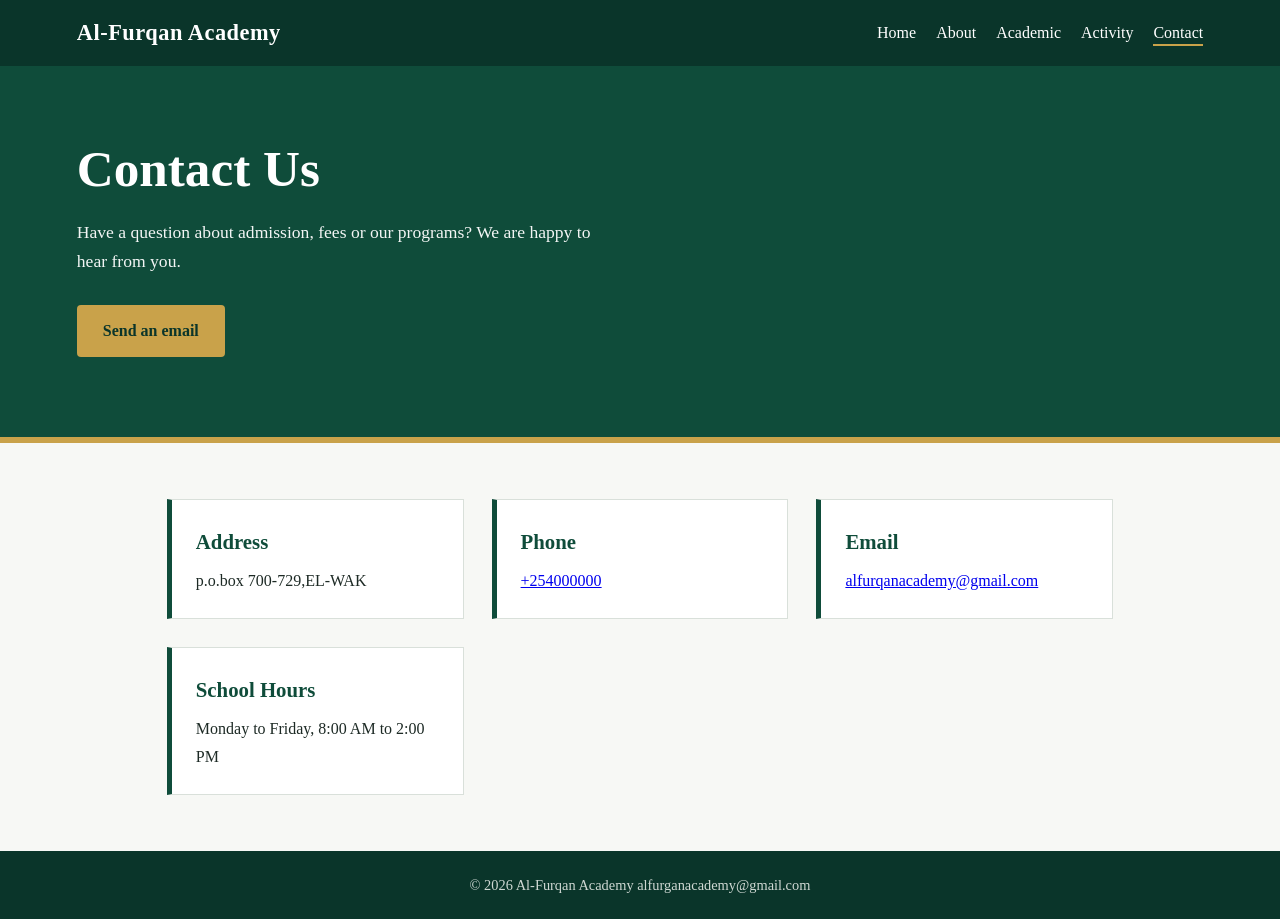
==== contact.html @ 6dccb244 "Add files via upload" ====
<!DOCTYPE html>
<html lang="en">
<head>
<meta charset="UTF-8">
<meta name="viewport" content="width=device-width, initial-scale=1">
<title>Contact | Al-Furqan Academy</title>
<link rel="stylesheet" href="style.css">
</head>
<body>

<header>
  <div class="brand">Al-Furqan Academy</div>
  <nav aria-label="Main">
    <ul>
      <li><a href="index.html">Home</a></li>
      <li><a href="about.html">About</a></li>
      <li><a href="academic.html">Academic</a></li>
      <li><a href="activity.html">Activity</a></li>
      <li><a class="active" href="contact.html">Contact</a></li>
    </ul>
  </nav>
</header>

<section class="hero">
  <h1>Contact Us</h1>
  <p>Have a question about admission, fees or our programs? We are happy to hear from you.</p>
  <a class="btn" href="mailto:info@example.com">Send an email</a>
</section>

<main>
  <div class="two-col">
    <section class="panel">
      <h2>Address</h2>
      <p>p.o.box 700-729,EL-WAK </p>
    </section>
    <section class="panel">
      <h2>Phone</h2>
      <p><a href="tel:+254000000">+254000000</a></p>
    </section>
    <section class="panel">
      <h2>Email</h2>
      <p><a href="alfurqanacademy@gmail.com">alfurqanacademy@gmail.com</a></p>
    </section>
    <section class="panel">
      <h2>School Hours</h2>
      <p>Monday to Friday, 8:00 AM to 2:00 PM</p>
    </section>
  </div>
</main>

<footer>© 2026 Al-Furqan Academy  alfurganacademy@gmail.com</footer>

</body>
</html>
---- style.css ----
:root {
    --green: #0f4c3a;
    --green-dark: #0a352a;
    --gold: #c9a24a;
    --paper: #f7f8f5;
    --ink: #1d2a25;
    --line: #d9e0da;
  }
  * { box-sizing: border-box; margin: 0; padding: 0; }
  body {
    font-family: Georgia, "Times New Roman", serif;
    color: var(--ink);
    background: var(--paper);
    line-height: 1.7;
  }
  header {
    background: var(--green-dark);
    color: #fff;
    display: flex;
    flex-wrap: wrap;
    align-items: center;
    justify-content: space-between;
    gap: 12px;
    padding: 14px 6vw;
  }
  .brand { font-size: 1.4rem; font-weight: bold; letter-spacing: .5px; }
  nav ul { list-style: none; display: flex; flex-wrap: wrap; gap: 20px; }
  nav a { color: #fff; text-decoration: none; padding-bottom: 3px; border-bottom: 2px solid transparent; }
  nav a:hover, nav a.active { border-bottom-color: var(--gold); }
  .hero {
    background: var(--green);
    color: #fff;
    padding: 72px 6vw 80px;
    border-bottom: 6px solid var(--gold);
  }
  .hero h1 { font-size: clamp(2rem, 5vw, 3.2rem); line-height: 1.2; max-width: 20ch; }
  .hero p { max-width: 62ch; margin-top: 18px; font-size: 1.1rem; opacity: .95; }
  .btn {
    display: inline-block; margin-top: 28px; padding: 12px 26px;
    background: var(--gold); color: var(--green-dark);
    font-weight: bold; text-decoration: none; border-radius: 4px;
  }
  .btn:hover { background: #dbb65f; }
  .btn:focus-visible, nav a:focus-visible { outline: 3px solid #fff; outline-offset: 3px; }
  main { padding: 56px 6vw; max-width: 1100px; margin: 0 auto; }
  .motto {
    text-align: center; font-size: 1.5rem; font-style: italic;
    color: var(--green); padding: 8px 0 48px;
  }
  .two-col { display: grid; gap: 28px; grid-template-columns: repeat(auto-fit, minmax(280px, 1fr)); }
  .panel { background: #fff; border: 1px solid var(--line); border-left: 5px solid var(--green); padding: 24px; }
  h2 { color: var(--green); font-size: 1.3rem; margin-bottom: 8px; }
  .values { margin-top: 48px; }
  .values ol { margin-top: 12px; padding-left: 1.4em; }
  .values li { padding: 6px 0; border-bottom: 1px solid var(--line); }
  footer { background: var(--green-dark); color: #cfd8d3; text-align: center; padding: 22px 6vw; font-size: .9rem; }
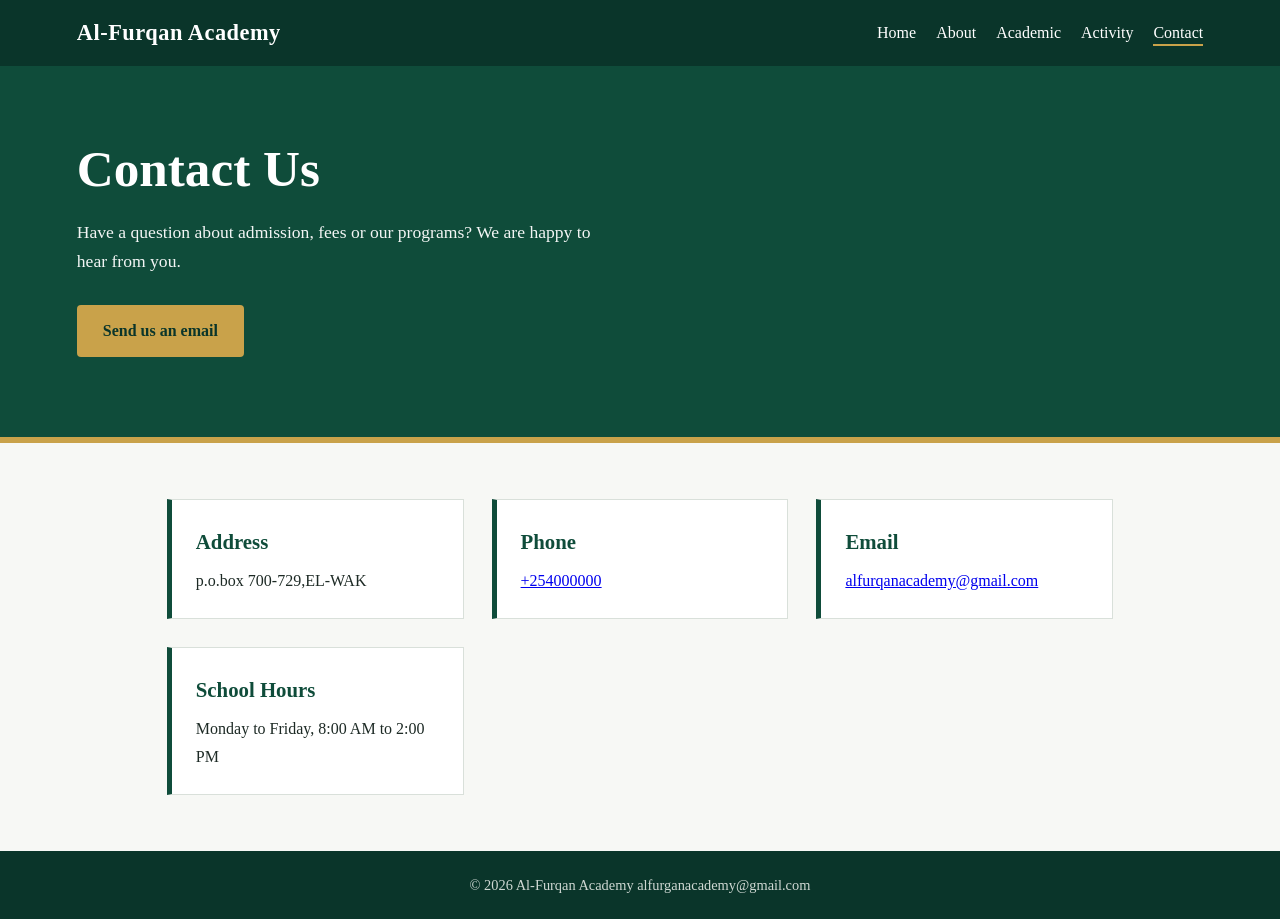
==== commit 2366a99b: "Add files via upload" ====
--- a/contact.html
+++ b/contact.html
@@ -24,7 +24,7 @@
 <section class="hero">
   <h1>Contact Us</h1>
   <p>Have a question about admission, fees or our programs? We are happy to hear from you.</p>
-  <a class="btn" href="mailto:info@example.com">Send an email</a>
+  <a class="btn" href="mailto:info@example.com">Send us an email</a>
 </section>
 
 <main>
